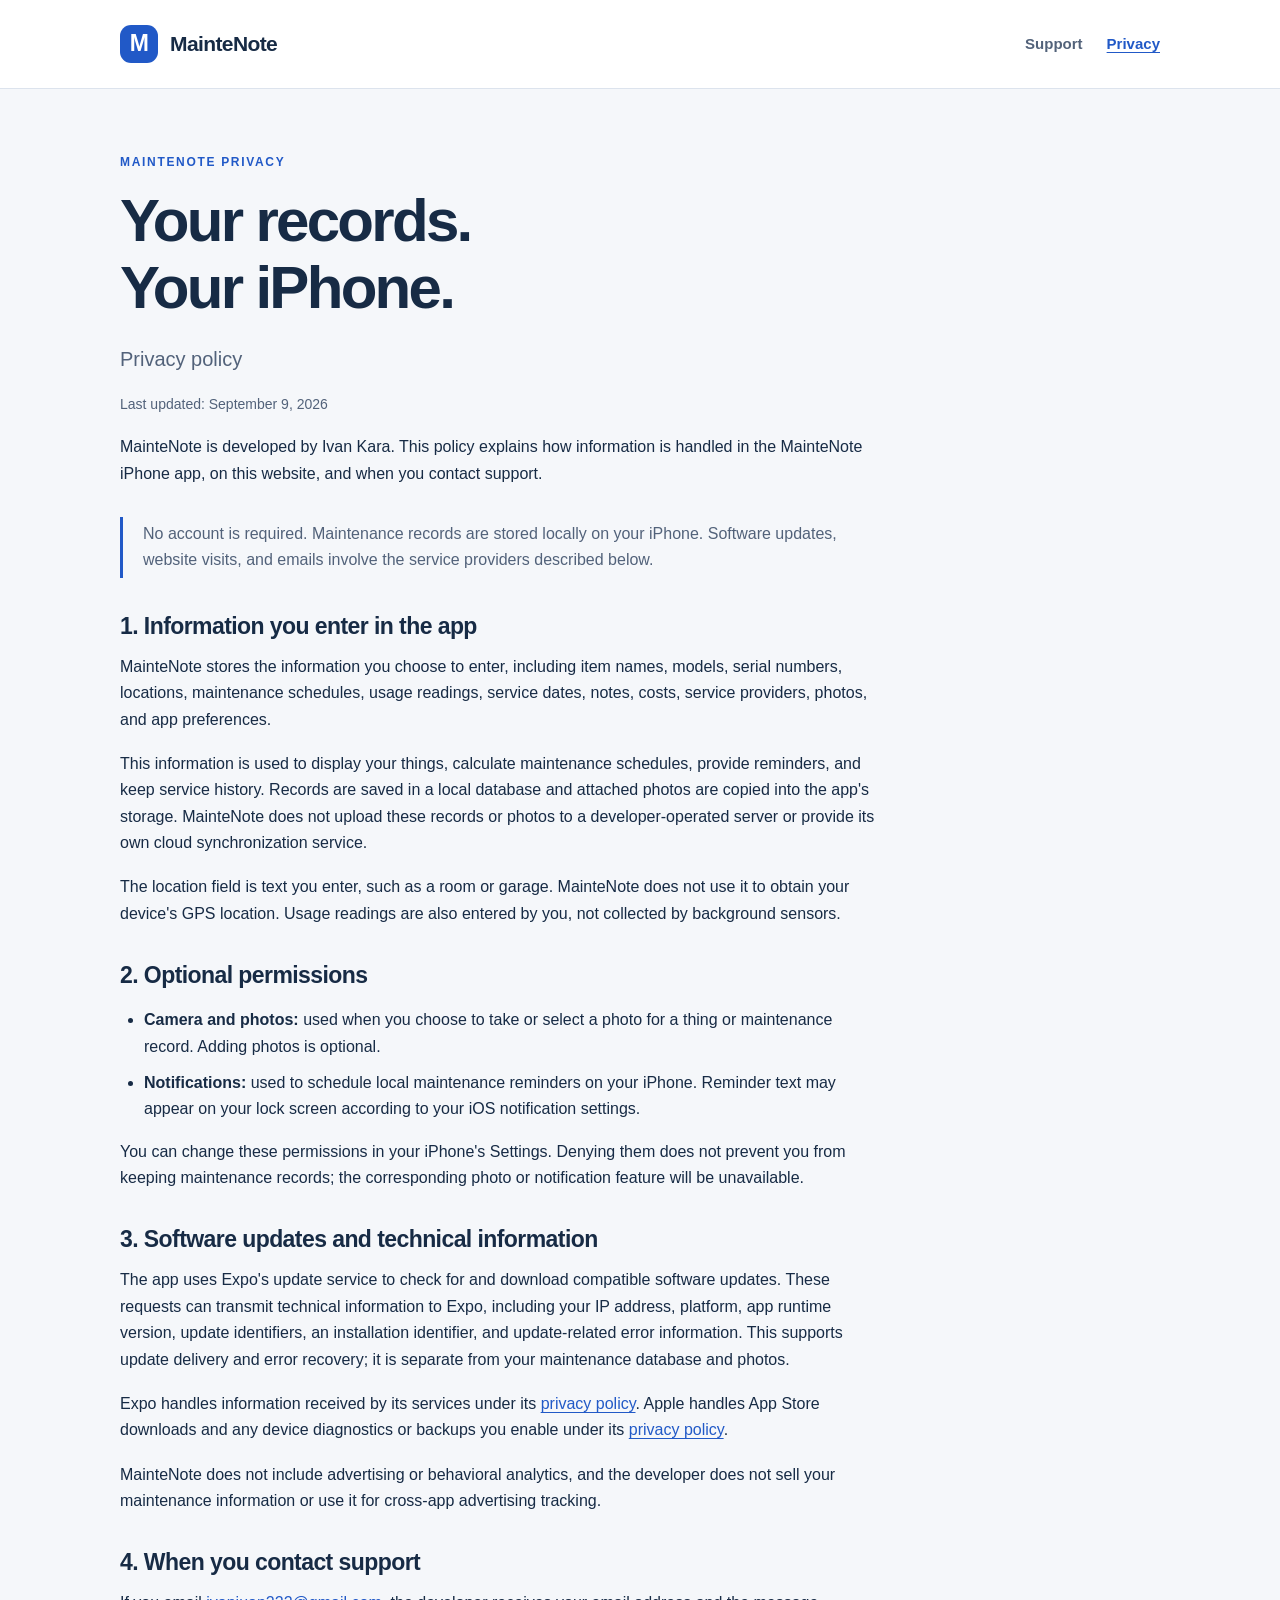
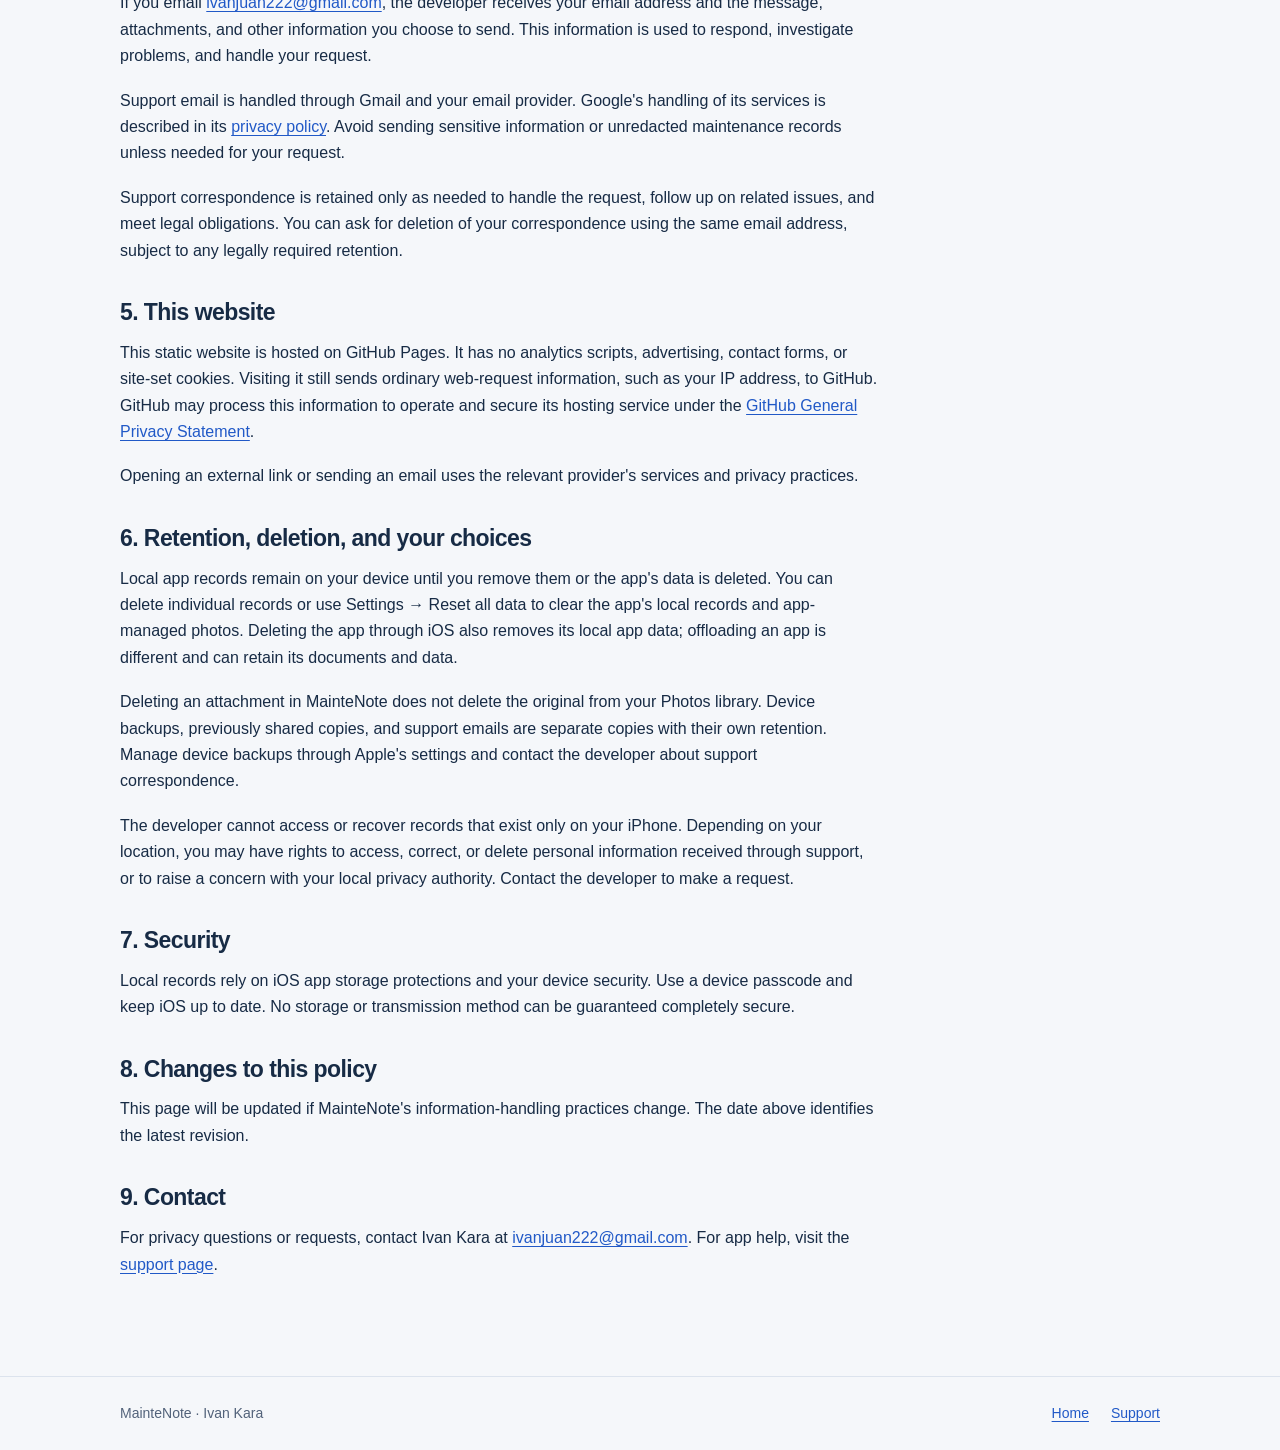
==== public/privacy/index.html @ a6821097 "Initial commit" ====
<!doctype html>
<html lang="en">
<head>
  <meta charset="utf-8">
  <meta name="viewport" content="width=device-width, initial-scale=1">
  <meta name="description" content="MainteNote's privacy policy: local maintenance records, optional permissions, software updates, and support communications.">
  <meta name="referrer" content="strict-origin-when-cross-origin">
  <title>Privacy Policy — MainteNote</title>
  <link rel="stylesheet" href="../styles.css">
</head>
<body>
  <a class="skip-link" href="#main">Skip to content</a>
  <header class="site-header">
    <div class="container header-inner">
      <a class="brand" href="../"><span class="brand-mark" aria-hidden="true">M</span>MainteNote</a>
      <nav aria-label="Main navigation"><a href="../support/">Support</a><a href="./" aria-current="page">Privacy</a></nav>
    </div>
  </header>
  <main id="main" class="container">
    <article class="prose">
      <p class="eyebrow">MainteNote privacy</p>
      <h1>Your records.<br>Your iPhone.</h1>
      <p class="lead">Privacy policy</p>
      <p class="meta">Last updated: <time datetime="2026-09-09">September 9, 2026</time></p>
      <p>MainteNote is developed by Ivan Kara. This policy explains how information is handled in the MainteNote iPhone app, on this website, and when you contact support.</p>
      <div class="notice"><p>No account is required. Maintenance records are stored locally on your iPhone. Software updates, website visits, and emails involve the service providers described below.</p></div>
      <section aria-labelledby="records">
        <h2 id="records">1. Information you enter in the app</h2>
        <p>MainteNote stores the information you choose to enter, including item names, models, serial numbers, locations, maintenance schedules, usage readings, service dates, notes, costs, service providers, photos, and app preferences.</p>
        <p>This information is used to display your things, calculate maintenance schedules, provide reminders, and keep service history. Records are saved in a local database and attached photos are copied into the app's storage. MainteNote does not upload these records or photos to a developer-operated server or provide its own cloud synchronization service.</p>
        <p>The location field is text you enter, such as a room or garage. MainteNote does not use it to obtain your device's GPS location. Usage readings are also entered by you, not collected by background sensors.</p>
      </section>
      <section aria-labelledby="permissions">
        <h2 id="permissions">2. Optional permissions</h2>
        <ul>
          <li><strong>Camera and photos:</strong> used when you choose to take or select a photo for a thing or maintenance record. Adding photos is optional.</li>
          <li><strong>Notifications:</strong> used to schedule local maintenance reminders on your iPhone. Reminder text may appear on your lock screen according to your iOS notification settings.</li>
        </ul>
        <p>You can change these permissions in your iPhone's Settings. Denying them does not prevent you from keeping maintenance records; the corresponding photo or notification feature will be unavailable.</p>
      </section>
      <section aria-labelledby="updates">
        <h2 id="updates">3. Software updates and technical information</h2>
        <p>The app uses Expo's update service to check for and download compatible software updates. These requests can transmit technical information to Expo, including your IP address, platform, app runtime version, update identifiers, an installation identifier, and update-related error information. This supports update delivery and error recovery; it is separate from your maintenance database and photos.</p>
        <p>Expo handles information received by its services under its <a href="https://expo.dev/privacy">privacy policy</a>. Apple handles App Store downloads and any device diagnostics or backups you enable under its <a href="https://www.apple.com/legal/privacy/">privacy policy</a>.</p>
        <p>MainteNote does not include advertising or behavioral analytics, and the developer does not sell your maintenance information or use it for cross-app advertising tracking.</p>
      </section>
      <section aria-labelledby="support">
        <h2 id="support">4. When you contact support</h2>
        <p>If you email <a href="mailto:ivanjuan222@gmail.com?subject=MainteNote%20privacy">ivanjuan222@gmail.com</a>, the developer receives your email address and the message, attachments, and other information you choose to send. This information is used to respond, investigate problems, and handle your request.</p>
        <p>Support email is handled through Gmail and your email provider. Google's handling of its services is described in its <a href="https://policies.google.com/privacy">privacy policy</a>. Avoid sending sensitive information or unredacted maintenance records unless needed for your request.</p>
        <p>Support correspondence is retained only as needed to handle the request, follow up on related issues, and meet legal obligations. You can ask for deletion of your correspondence using the same email address, subject to any legally required retention.</p>
      </section>
      <section aria-labelledby="website">
        <h2 id="website">5. This website</h2>
        <p>This static website is hosted on GitHub Pages. It has no analytics scripts, advertising, contact forms, or site-set cookies. Visiting it still sends ordinary web-request information, such as your IP address, to GitHub. GitHub may process this information to operate and secure its hosting service under the <a href="https://docs.github.com/en/site-policy/privacy-policies/github-general-privacy-statement">GitHub General Privacy Statement</a>.</p>
        <p>Opening an external link or sending an email uses the relevant provider's services and privacy practices.</p>
      </section>
      <section aria-labelledby="retention">
        <h2 id="retention">6. Retention, deletion, and your choices</h2>
        <p>Local app records remain on your device until you remove them or the app's data is deleted. You can delete individual records or use Settings → Reset all data to clear the app's local records and app-managed photos. Deleting the app through iOS also removes its local app data; offloading an app is different and can retain its documents and data.</p>
        <p>Deleting an attachment in MainteNote does not delete the original from your Photos library. Device backups, previously shared copies, and support emails are separate copies with their own retention. Manage device backups through Apple's settings and contact the developer about support correspondence.</p>
        <p>The developer cannot access or recover records that exist only on your iPhone. Depending on your location, you may have rights to access, correct, or delete personal information received through support, or to raise a concern with your local privacy authority. Contact the developer to make a request.</p>
      </section>
      <section aria-labelledby="security">
        <h2 id="security">7. Security</h2>
        <p>Local records rely on iOS app storage protections and your device security. Use a device passcode and keep iOS up to date. No storage or transmission method can be guaranteed completely secure.</p>
      </section>
      <section aria-labelledby="changes">
        <h2 id="changes">8. Changes to this policy</h2>
        <p>This page will be updated if MainteNote's information-handling practices change. The date above identifies the latest revision.</p>
      </section>
      <section aria-labelledby="contact">
        <h2 id="contact">9. Contact</h2>
        <p>For privacy questions or requests, contact Ivan Kara at <a href="mailto:ivanjuan222@gmail.com?subject=MainteNote%20privacy">ivanjuan222@gmail.com</a>. For app help, visit the <a href="../support/">support page</a>.</p>
      </section>
    </article>
  </main>
  <footer class="site-footer">
    <div class="container footer-inner"><span>MainteNote · Ivan Kara</span><div class="footer-links"><a href="../">Home</a><a href="../support/">Support</a></div></div>
  </footer>
</body>
</html>
---- public/styles.css ----
:root {
  color-scheme: light;
  font-family: -apple-system, BlinkMacSystemFont, "Segoe UI", sans-serif;
  color: #172b45;
  background: #f5f7fa;
  font-synthesis: none;
  line-height: 1.65;
  --muted: #52627a;
  --accent: #2159c7;
  --border: #dce3ed;
}

* { box-sizing: border-box; }
body { margin: 0; }
a { color: var(--accent); text-underline-offset: 0.2em; }
a:hover { text-decoration-thickness: 2px; }
a:focus-visible { outline: 3px solid var(--accent); outline-offset: 5px; border-radius: 3px; }
.container { width: min(100% - 48px, 1040px); margin-inline: auto; }
.skip-link { position: absolute; top: -100px; left: 24px; padding: 12px; background: white; z-index: 1; }
.skip-link:focus { top: 12px; }
.site-header { border-bottom: 1px solid var(--border); background: #fff; }
.header-inner { min-height: 88px; display: flex; justify-content: space-between; align-items: center; gap: 24px; }
.brand { display: inline-flex; align-items: center; gap: 12px; color: #172b45; text-decoration: none; font-size: 21px; font-weight: 750; letter-spacing: -0.6px; }
.brand-mark { display: grid; place-items: center; width: 38px; height: 38px; border-radius: 11px; color: #fff; background: var(--accent); font-size: 23px; }
nav { display: flex; gap: 24px; }
nav a { color: var(--muted); font-size: 15px; font-weight: 600; text-decoration: none; padding-block: 10px; }
nav a[aria-current="page"] { color: var(--accent); text-decoration: underline; }
main { padding-block: 64px 80px; min-height: calc(100vh - 190px); }
.eyebrow { margin: 0 0 14px; color: var(--accent); font-size: 12px; font-weight: 750; letter-spacing: 0.14em; text-transform: uppercase; }
h1 { max-width: 800px; margin: 0 0 22px; font-size: clamp(36px, 6vw, 60px); line-height: 1.12; letter-spacing: -0.045em; font-weight: 750; }
h2 { margin: 0 0 12px; font-size: 23px; line-height: 1.3; letter-spacing: -0.025em; }
h3 { font-size: 18px; margin: 28px 0 8px; }
p { margin: 0 0 18px; }
.lead { max-width: 660px; color: var(--muted); font-size: 20px; line-height: 1.6; }
.meta { color: var(--muted); font-size: 14px; }
.grid { display: grid; grid-template-columns: 1fr 1fr; gap: 24px; margin-top: 40px; }
.card { background: #fff; border: 1px solid var(--border); border-radius: 20px; padding: 32px; }
.card p { color: var(--muted); }
.card p:last-child { margin-bottom: 0; }
.card-number { display: block; color: var(--accent); font-size: 13px; font-weight: 700; margin-bottom: 24px; }
.button { display: inline-flex; justify-content: center; align-items: center; min-height: 48px; padding: 11px 20px; background: var(--accent); color: #fff; border-radius: 10px; text-decoration: none; font-weight: 650; }
.button:hover { background: #19469e; }
.contact { display: grid; grid-template-columns: 1.15fr 1fr; gap: 40px; align-items: start; margin-top: 36px; }
.contact a { overflow-wrap: anywhere; }
.contact-label { font-size: 13px; font-weight: 650; color: var(--muted); margin-bottom: 8px; }
.contact-email { font-size: 22px; font-weight: 650; }
.notice { border-left: 3px solid var(--accent); padding: 4px 0 4px 20px; color: var(--muted); margin-block: 30px; }
.notice p:last-child { margin-bottom: 0; }
.faq { margin-top: 48px; max-width: 800px; }
.faq section { padding-block: 26px; border-top: 1px solid var(--border); }
.faq h3 { margin-top: 0; }
.faq p:last-child { margin-bottom: 0; }
.prose { max-width: 760px; }
.prose section { margin-top: 34px; }
.prose li { margin-bottom: 10px; }
ul, ol { padding-left: 24px; }
.site-footer { border-top: 1px solid var(--border); }
.footer-inner { display: flex; flex-wrap: wrap; gap: 16px 28px; justify-content: space-between; padding-block: 25px; font-size: 14px; color: var(--muted); }
.footer-links { display: flex; flex-wrap: wrap; gap: 22px; }

@media (max-width: 640px) {
  .container { width: min(100% - 32px, 1040px); }
  .header-inner { min-height: 80px; gap: 12px; flex-wrap: wrap; padding-block: 16px; }
  .brand { font-size: 19px; }
  nav { gap: 18px; }
  main { padding-block: 40px 56px; }
  .lead { font-size: 18px; }
  .grid, .contact { grid-template-columns: 1fr; gap: 20px; }
  .card { padding: 24px; }
  .card-number { margin-bottom: 16px; }
  .contact-email { font-size: 19px; }
}
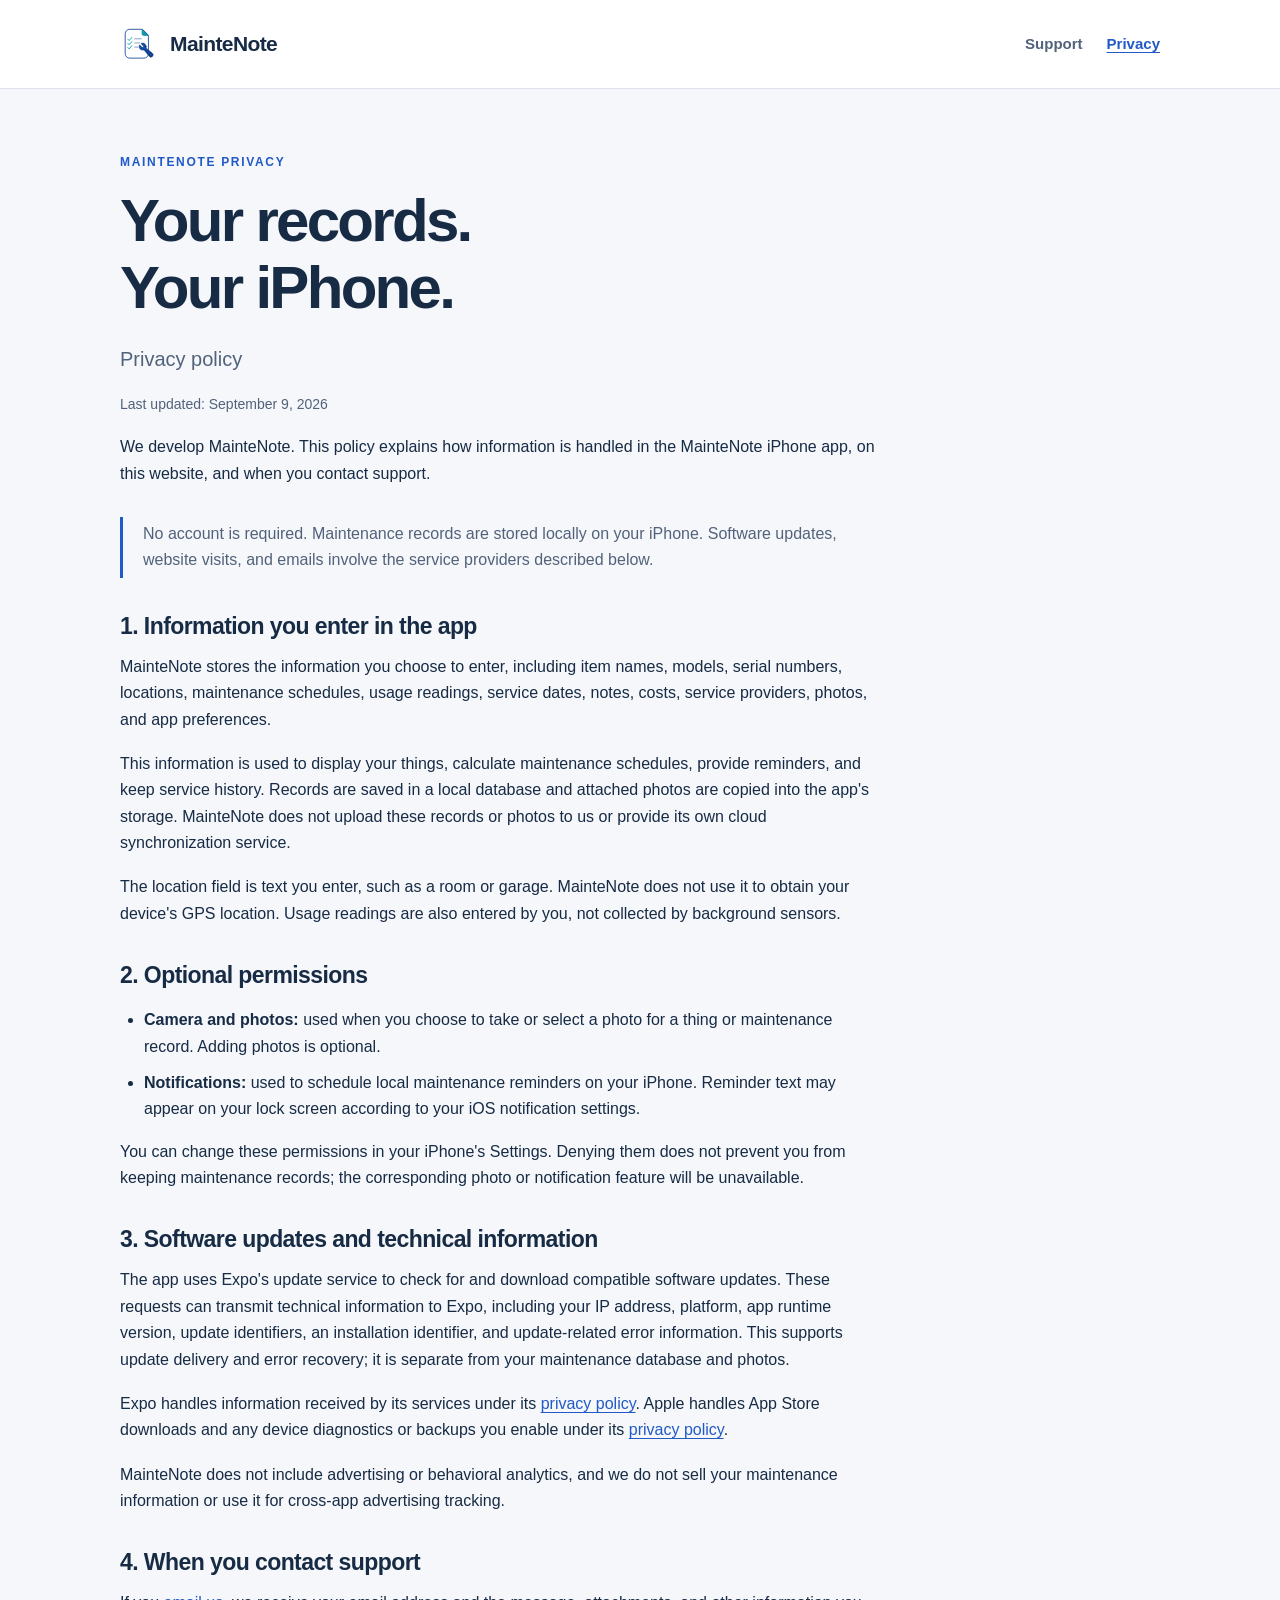
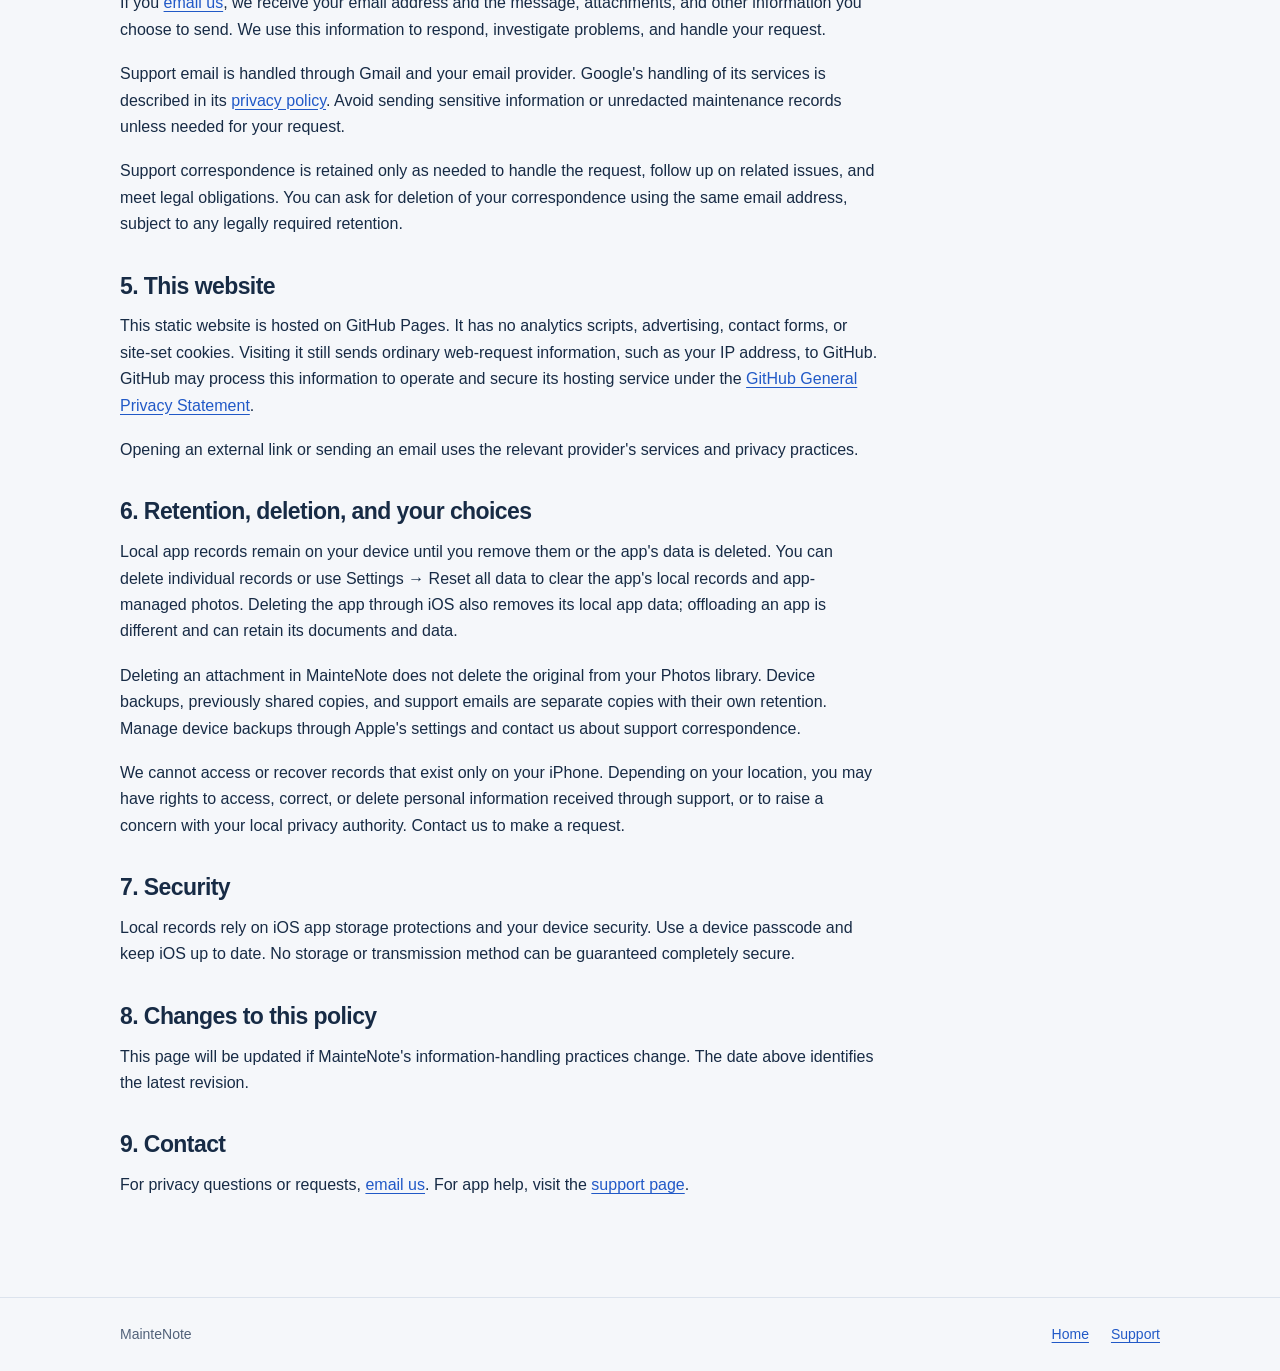
==== commit 294803de: "Better site" ====
--- a/public/privacy/index.html
+++ b/public/privacy/index.html
@@ -6,13 +6,16 @@
   <meta name="description" content="MainteNote's privacy policy: local maintenance records, optional permissions, software updates, and support communications.">
   <meta name="referrer" content="strict-origin-when-cross-origin">
   <title>Privacy Policy — MainteNote</title>
+  <link rel="icon" href="../maintenote-mark.svg" type="image/svg+xml">
+  <meta name="theme-color" content="#f5f7fa" media="(prefers-color-scheme: light)">
+  <meta name="theme-color" content="#0d1726" media="(prefers-color-scheme: dark)">
   <link rel="stylesheet" href="../styles.css">
 </head>
 <body>
   <a class="skip-link" href="#main">Skip to content</a>
   <header class="site-header">
     <div class="container header-inner">
-      <a class="brand" href="../"><span class="brand-mark" aria-hidden="true">M</span>MainteNote</a>
+      <a class="brand" href="../"><img class="brand-mark" src="../maintenote-mark.svg" alt="">MainteNote</a>
       <nav aria-label="Main navigation"><a href="../support/">Support</a><a href="./" aria-current="page">Privacy</a></nav>
     </div>
   </header>
@@ -22,12 +25,12 @@
       <h1>Your records.<br>Your iPhone.</h1>
       <p class="lead">Privacy policy</p>
       <p class="meta">Last updated: <time datetime="2026-09-09">September 9, 2026</time></p>
-      <p>MainteNote is developed by Ivan Kara. This policy explains how information is handled in the MainteNote iPhone app, on this website, and when you contact support.</p>
+      <p>We develop MainteNote. This policy explains how information is handled in the MainteNote iPhone app, on this website, and when you contact support.</p>
       <div class="notice"><p>No account is required. Maintenance records are stored locally on your iPhone. Software updates, website visits, and emails involve the service providers described below.</p></div>
       <section aria-labelledby="records">
         <h2 id="records">1. Information you enter in the app</h2>
         <p>MainteNote stores the information you choose to enter, including item names, models, serial numbers, locations, maintenance schedules, usage readings, service dates, notes, costs, service providers, photos, and app preferences.</p>
-        <p>This information is used to display your things, calculate maintenance schedules, provide reminders, and keep service history. Records are saved in a local database and attached photos are copied into the app's storage. MainteNote does not upload these records or photos to a developer-operated server or provide its own cloud synchronization service.</p>
+        <p>This information is used to display your things, calculate maintenance schedules, provide reminders, and keep service history. Records are saved in a local database and attached photos are copied into the app's storage. MainteNote does not upload these records or photos to us or provide its own cloud synchronization service.</p>
         <p>The location field is text you enter, such as a room or garage. MainteNote does not use it to obtain your device's GPS location. Usage readings are also entered by you, not collected by background sensors.</p>
       </section>
       <section aria-labelledby="permissions">
@@ -42,11 +45,11 @@
         <h2 id="updates">3. Software updates and technical information</h2>
         <p>The app uses Expo's update service to check for and download compatible software updates. These requests can transmit technical information to Expo, including your IP address, platform, app runtime version, update identifiers, an installation identifier, and update-related error information. This supports update delivery and error recovery; it is separate from your maintenance database and photos.</p>
         <p>Expo handles information received by its services under its <a href="https://expo.dev/privacy">privacy policy</a>. Apple handles App Store downloads and any device diagnostics or backups you enable under its <a href="https://www.apple.com/legal/privacy/">privacy policy</a>.</p>
-        <p>MainteNote does not include advertising or behavioral analytics, and the developer does not sell your maintenance information or use it for cross-app advertising tracking.</p>
+        <p>MainteNote does not include advertising or behavioral analytics, and we do not sell your maintenance information or use it for cross-app advertising tracking.</p>
       </section>
       <section aria-labelledby="support">
         <h2 id="support">4. When you contact support</h2>
-        <p>If you email <a href="mailto:ivanjuan222@gmail.com?subject=MainteNote%20privacy">ivanjuan222@gmail.com</a>, the developer receives your email address and the message, attachments, and other information you choose to send. This information is used to respond, investigate problems, and handle your request.</p>
+        <p>If you <a href="mailto:ivanjuan222@gmail.com?subject=MainteNote%20privacy">email us</a>, we receive your email address and the message, attachments, and other information you choose to send. We use this information to respond, investigate problems, and handle your request.</p>
         <p>Support email is handled through Gmail and your email provider. Google's handling of its services is described in its <a href="https://policies.google.com/privacy">privacy policy</a>. Avoid sending sensitive information or unredacted maintenance records unless needed for your request.</p>
         <p>Support correspondence is retained only as needed to handle the request, follow up on related issues, and meet legal obligations. You can ask for deletion of your correspondence using the same email address, subject to any legally required retention.</p>
       </section>
@@ -58,8 +61,8 @@
       <section aria-labelledby="retention">
         <h2 id="retention">6. Retention, deletion, and your choices</h2>
         <p>Local app records remain on your device until you remove them or the app's data is deleted. You can delete individual records or use Settings → Reset all data to clear the app's local records and app-managed photos. Deleting the app through iOS also removes its local app data; offloading an app is different and can retain its documents and data.</p>
-        <p>Deleting an attachment in MainteNote does not delete the original from your Photos library. Device backups, previously shared copies, and support emails are separate copies with their own retention. Manage device backups through Apple's settings and contact the developer about support correspondence.</p>
-        <p>The developer cannot access or recover records that exist only on your iPhone. Depending on your location, you may have rights to access, correct, or delete personal information received through support, or to raise a concern with your local privacy authority. Contact the developer to make a request.</p>
+        <p>Deleting an attachment in MainteNote does not delete the original from your Photos library. Device backups, previously shared copies, and support emails are separate copies with their own retention. Manage device backups through Apple's settings and contact us about support correspondence.</p>
+        <p>We cannot access or recover records that exist only on your iPhone. Depending on your location, you may have rights to access, correct, or delete personal information received through support, or to raise a concern with your local privacy authority. Contact us to make a request.</p>
       </section>
       <section aria-labelledby="security">
         <h2 id="security">7. Security</h2>
@@ -71,12 +74,12 @@
       </section>
       <section aria-labelledby="contact">
         <h2 id="contact">9. Contact</h2>
-        <p>For privacy questions or requests, contact Ivan Kara at <a href="mailto:ivanjuan222@gmail.com?subject=MainteNote%20privacy">ivanjuan222@gmail.com</a>. For app help, visit the <a href="../support/">support page</a>.</p>
+        <p>For privacy questions or requests, <a href="mailto:ivanjuan222@gmail.com?subject=MainteNote%20privacy">email us</a>. For app help, visit the <a href="../support/">support page</a>.</p>
       </section>
     </article>
   </main>
   <footer class="site-footer">
-    <div class="container footer-inner"><span>MainteNote · Ivan Kara</span><div class="footer-links"><a href="../">Home</a><a href="../support/">Support</a></div></div>
+    <div class="container footer-inner"><span>MainteNote</span><div class="footer-links"><a href="../">Home</a><a href="../support/">Support</a></div></div>
   </footer>
 </body>
 </html>
--- a/public/styles.css
+++ b/public/styles.css
@@ -1,12 +1,16 @@
 :root {
-  color-scheme: light;
+  color-scheme: light dark;
   font-family: -apple-system, BlinkMacSystemFont, "Segoe UI", sans-serif;
   color: #172b45;
   background: #f5f7fa;
   font-synthesis: none;
   line-height: 1.65;
+  --surface: #fff;
+  --text: #172b45;
   --muted: #52627a;
   --accent: #2159c7;
+  --accent-hover: #19469e;
+  --on-accent: #fff;
   --border: #dce3ed;
 }
 
@@ -16,12 +20,12 @@
 a:hover { text-decoration-thickness: 2px; }
 a:focus-visible { outline: 3px solid var(--accent); outline-offset: 5px; border-radius: 3px; }
 .container { width: min(100% - 48px, 1040px); margin-inline: auto; }
-.skip-link { position: absolute; top: -100px; left: 24px; padding: 12px; background: white; z-index: 1; }
+.skip-link { position: absolute; top: -100px; left: 24px; padding: 12px; background: var(--surface); z-index: 1; }
 .skip-link:focus { top: 12px; }
-.site-header { border-bottom: 1px solid var(--border); background: #fff; }
+.site-header { border-bottom: 1px solid var(--border); background: var(--surface); }
 .header-inner { min-height: 88px; display: flex; justify-content: space-between; align-items: center; gap: 24px; }
-.brand { display: inline-flex; align-items: center; gap: 12px; color: #172b45; text-decoration: none; font-size: 21px; font-weight: 750; letter-spacing: -0.6px; }
-.brand-mark { display: grid; place-items: center; width: 38px; height: 38px; border-radius: 11px; color: #fff; background: var(--accent); font-size: 23px; }
+.brand { display: inline-flex; align-items: center; gap: 12px; color: var(--text); text-decoration: none; font-size: 21px; font-weight: 750; letter-spacing: -0.6px; }
+.brand-mark { display: block; width: 38px; height: 38px; }
 nav { display: flex; gap: 24px; }
 nav a { color: var(--muted); font-size: 15px; font-weight: 600; text-decoration: none; padding-block: 10px; }
 nav a[aria-current="page"] { color: var(--accent); text-decoration: underline; }
@@ -34,16 +38,15 @@
 .lead { max-width: 660px; color: var(--muted); font-size: 20px; line-height: 1.6; }
 .meta { color: var(--muted); font-size: 14px; }
 .grid { display: grid; grid-template-columns: 1fr 1fr; gap: 24px; margin-top: 40px; }
-.card { background: #fff; border: 1px solid var(--border); border-radius: 20px; padding: 32px; }
+.card { background: var(--surface); border: 1px solid var(--border); border-radius: 20px; padding: 32px; }
 .card p { color: var(--muted); }
 .card p:last-child { margin-bottom: 0; }
 .card-number { display: block; color: var(--accent); font-size: 13px; font-weight: 700; margin-bottom: 24px; }
-.button { display: inline-flex; justify-content: center; align-items: center; min-height: 48px; padding: 11px 20px; background: var(--accent); color: #fff; border-radius: 10px; text-decoration: none; font-weight: 650; }
-.button:hover { background: #19469e; }
+.button { display: inline-flex; justify-content: center; align-items: center; min-height: 48px; padding: 11px 20px; background: var(--accent); color: var(--on-accent); border-radius: 10px; text-decoration: none; font-weight: 650; }
+.button:hover { background: var(--accent-hover); }
 .contact { display: grid; grid-template-columns: 1.15fr 1fr; gap: 40px; align-items: start; margin-top: 36px; }
 .contact a { overflow-wrap: anywhere; }
 .contact-label { font-size: 13px; font-weight: 650; color: var(--muted); margin-bottom: 8px; }
-.contact-email { font-size: 22px; font-weight: 650; }
 .notice { border-left: 3px solid var(--accent); padding: 4px 0 4px 20px; color: var(--muted); margin-block: 30px; }
 .notice p:last-child { margin-bottom: 0; }
 .faq { margin-top: 48px; max-width: 800px; }
@@ -58,6 +61,20 @@
 .footer-inner { display: flex; flex-wrap: wrap; gap: 16px 28px; justify-content: space-between; padding-block: 25px; font-size: 14px; color: var(--muted); }
 .footer-links { display: flex; flex-wrap: wrap; gap: 22px; }
 
+@media (prefers-color-scheme: dark) {
+  :root {
+    color: #e8eef7;
+    background: #0d1726;
+    --surface: #141f30;
+    --text: #e8eef7;
+    --muted: #aab7c8;
+    --accent: #7da8ff;
+    --accent-hover: #9bbcff;
+    --on-accent: #08162b;
+    --border: #2a394e;
+  }
+}
+
 @media (max-width: 640px) {
   .container { width: min(100% - 32px, 1040px); }
   .header-inner { min-height: 80px; gap: 12px; flex-wrap: wrap; padding-block: 16px; }
@@ -68,5 +85,4 @@
   .grid, .contact { grid-template-columns: 1fr; gap: 20px; }
   .card { padding: 24px; }
   .card-number { margin-bottom: 16px; }
-  .contact-email { font-size: 19px; }
 }
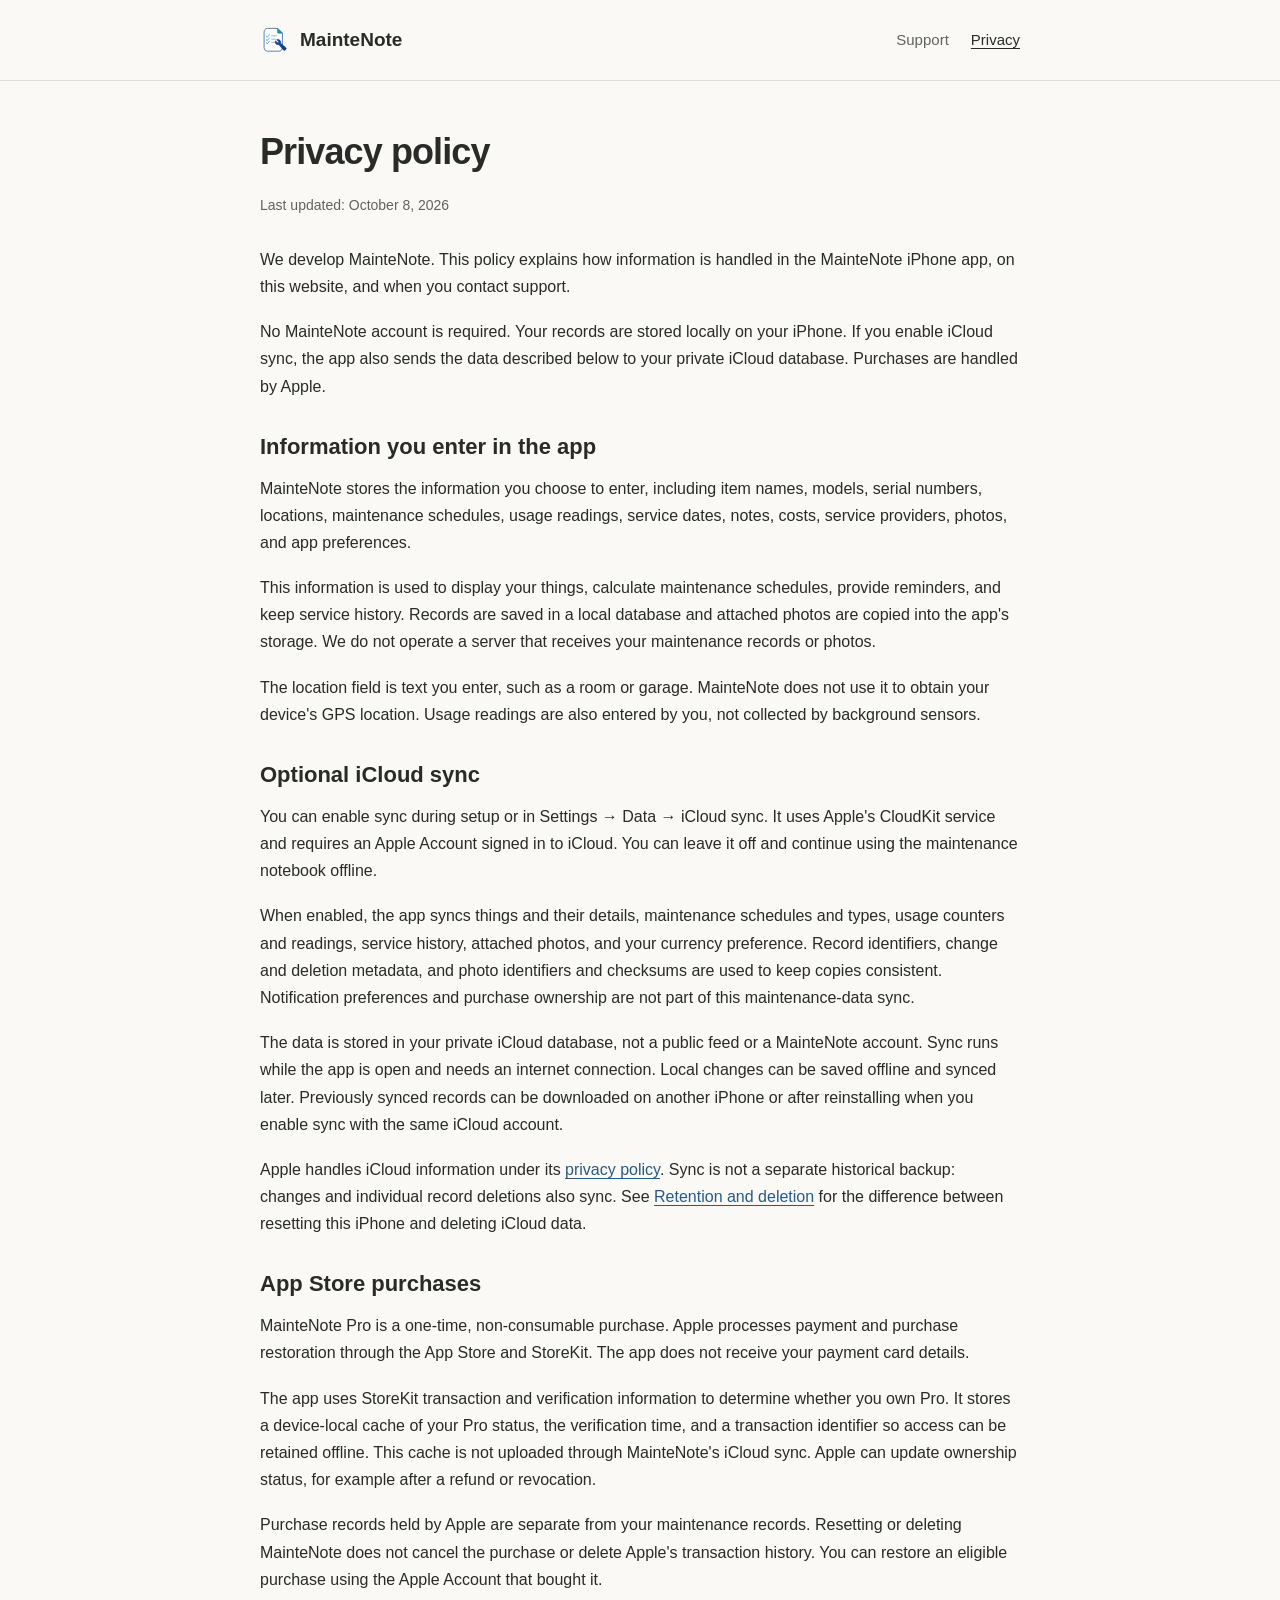
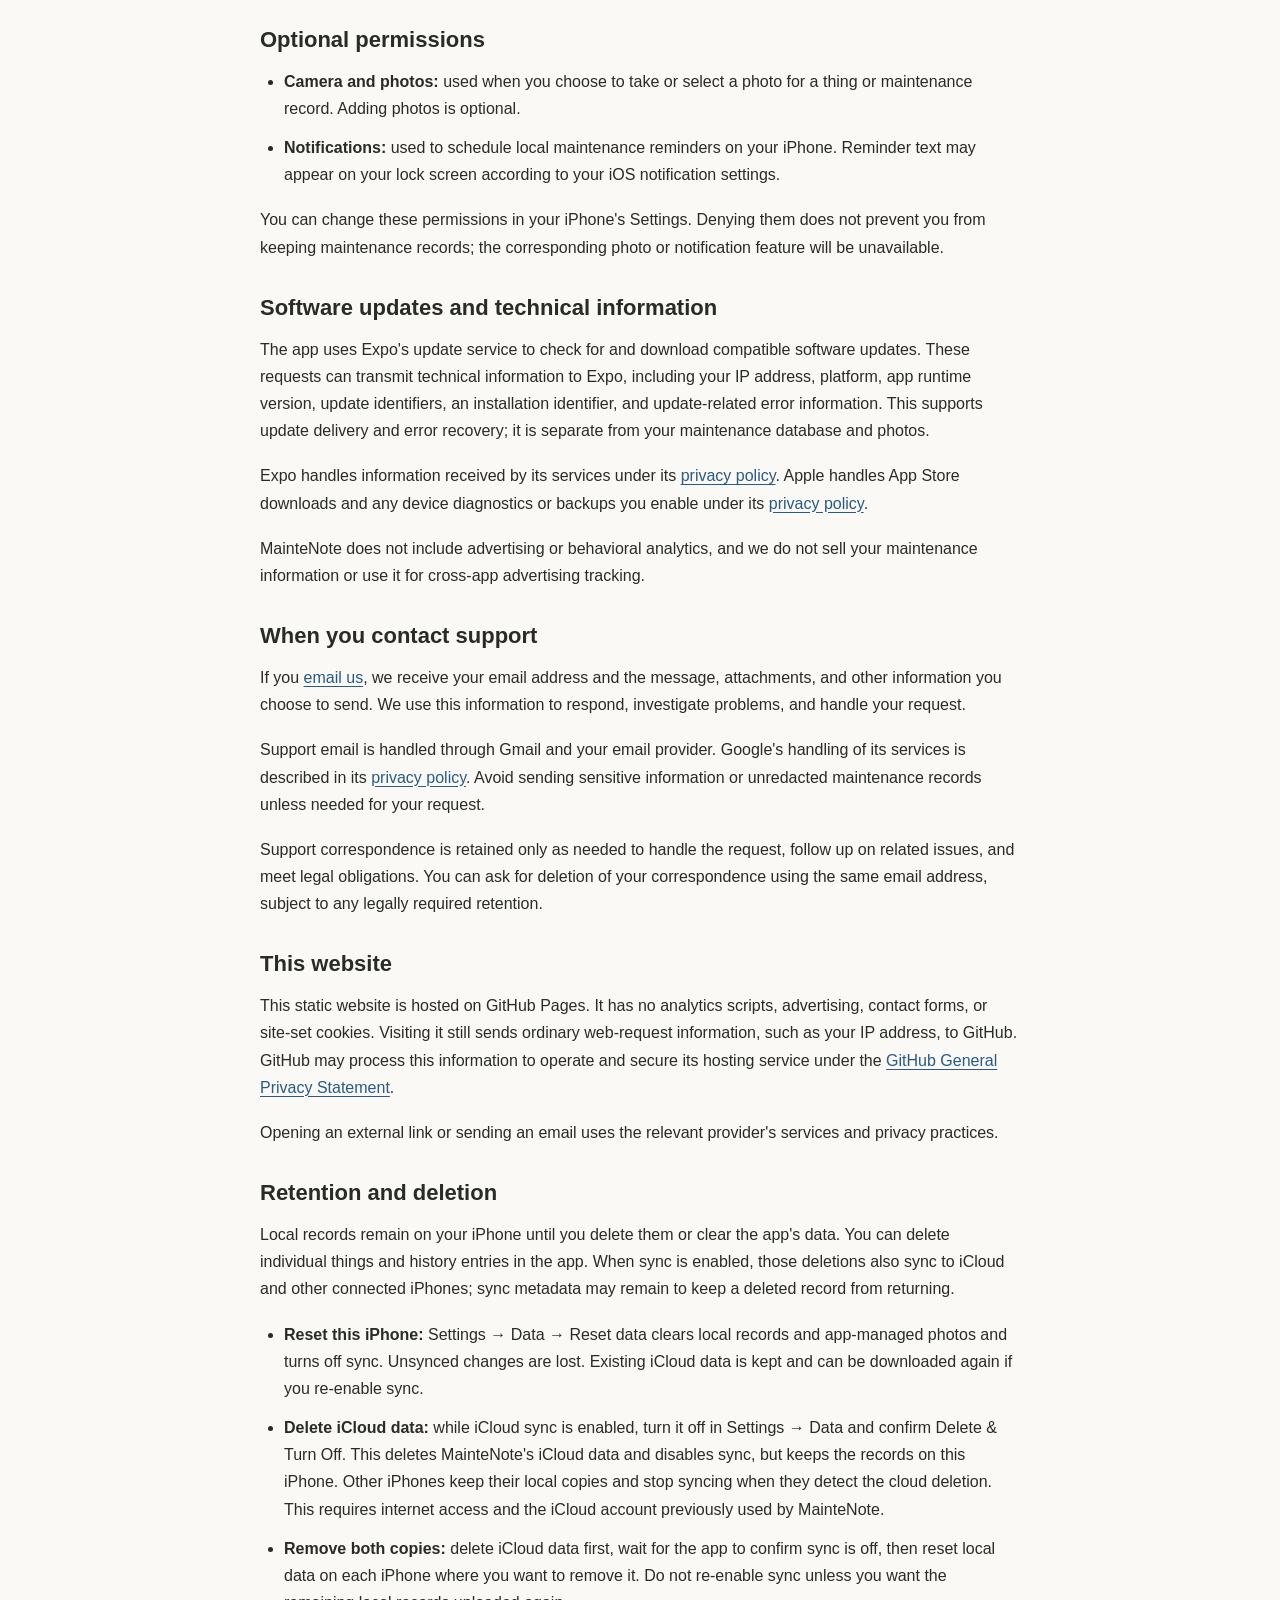
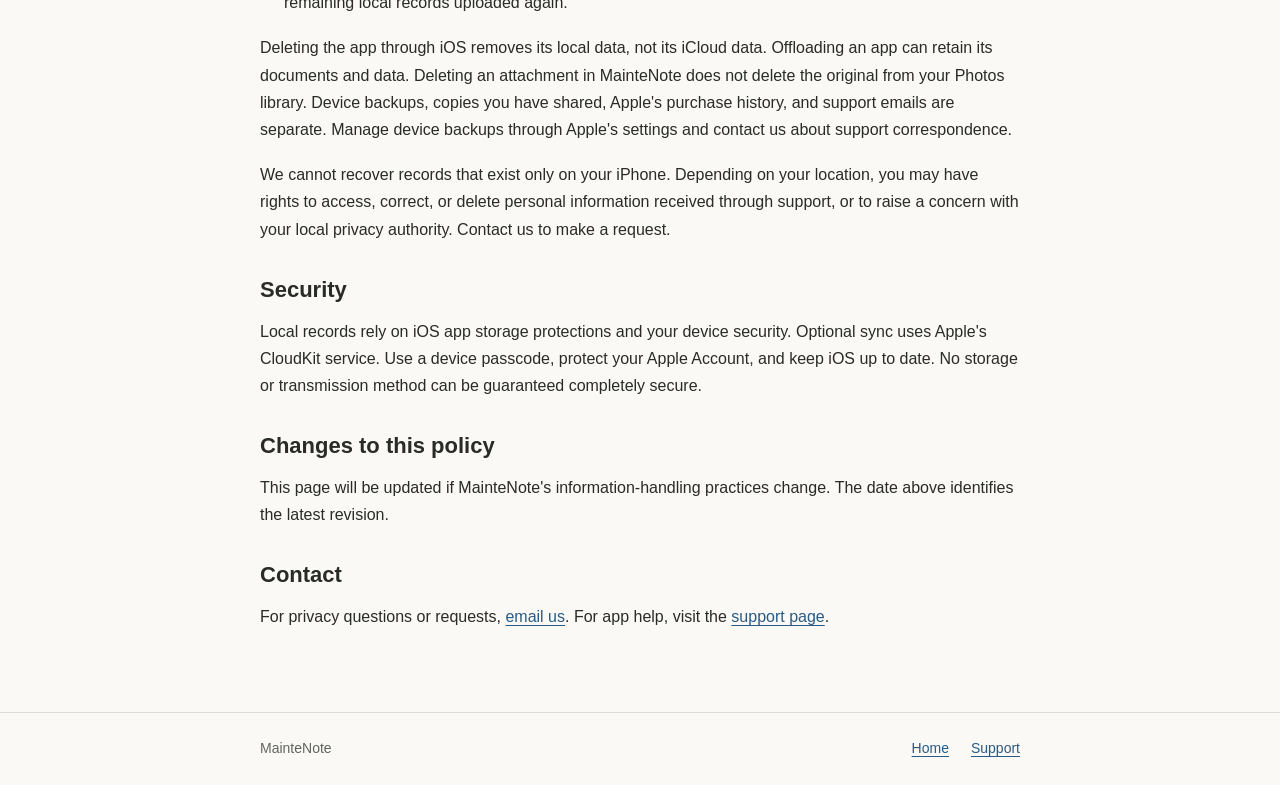
==== commit d3cda2d5: "Update" ====
--- a/public/privacy/index.html
+++ b/public/privacy/index.html
@@ -3,12 +3,12 @@
 <head>
   <meta charset="utf-8">
   <meta name="viewport" content="width=device-width, initial-scale=1">
-  <meta name="description" content="MainteNote's privacy policy: local maintenance records, optional permissions, software updates, and support communications.">
+  <meta name="description" content="How MainteNote handles local records, optional iCloud sync, App Store purchases, permissions, and data deletion.">
   <meta name="referrer" content="strict-origin-when-cross-origin">
   <title>Privacy Policy — MainteNote</title>
   <link rel="icon" href="../maintenote-mark.svg" type="image/svg+xml">
-  <meta name="theme-color" content="#f5f7fa" media="(prefers-color-scheme: light)">
-  <meta name="theme-color" content="#0d1726" media="(prefers-color-scheme: dark)">
+  <meta name="theme-color" content="#faf9f6" media="(prefers-color-scheme: light)">
+  <meta name="theme-color" content="#191a18" media="(prefers-color-scheme: dark)">
   <link rel="stylesheet" href="../styles.css">
 </head>
 <body>
@@ -21,20 +21,31 @@
   </header>
   <main id="main" class="container">
     <article class="prose">
-      <p class="eyebrow">MainteNote privacy</p>
-      <h1>Your records.<br>Your iPhone.</h1>
-      <p class="lead">Privacy policy</p>
-      <p class="meta">Last updated: <time datetime="2026-09-09">September 9, 2026</time></p>
+      <h1>Privacy policy</h1>
+      <p class="meta">Last updated: <time datetime="2026-10-08">October 8, 2026</time></p>
       <p>We develop MainteNote. This policy explains how information is handled in the MainteNote iPhone app, on this website, and when you contact support.</p>
-      <div class="notice"><p>No account is required. Maintenance records are stored locally on your iPhone. Software updates, website visits, and emails involve the service providers described below.</p></div>
+      <p>No MainteNote account is required. Your records are stored locally on your iPhone. If you enable iCloud sync, the app also sends the data described below to your private iCloud database. Purchases are handled by Apple.</p>
       <section aria-labelledby="records">
-        <h2 id="records">1. Information you enter in the app</h2>
+        <h2 id="records">Information you enter in the app</h2>
         <p>MainteNote stores the information you choose to enter, including item names, models, serial numbers, locations, maintenance schedules, usage readings, service dates, notes, costs, service providers, photos, and app preferences.</p>
-        <p>This information is used to display your things, calculate maintenance schedules, provide reminders, and keep service history. Records are saved in a local database and attached photos are copied into the app's storage. MainteNote does not upload these records or photos to us or provide its own cloud synchronization service.</p>
+        <p>This information is used to display your things, calculate maintenance schedules, provide reminders, and keep service history. Records are saved in a local database and attached photos are copied into the app's storage. We do not operate a server that receives your maintenance records or photos.</p>
         <p>The location field is text you enter, such as a room or garage. MainteNote does not use it to obtain your device's GPS location. Usage readings are also entered by you, not collected by background sensors.</p>
       </section>
+      <section aria-labelledby="icloud">
+        <h2 id="icloud">Optional iCloud sync</h2>
+        <p>You can enable sync during setup or in Settings → Data → iCloud sync. It uses Apple's CloudKit service and requires an Apple Account signed in to iCloud. You can leave it off and continue using the maintenance notebook offline.</p>
+        <p>When enabled, the app syncs things and their details, maintenance schedules and types, usage counters and readings, service history, attached photos, and your currency preference. Record identifiers, change and deletion metadata, and photo identifiers and checksums are used to keep copies consistent. Notification preferences and purchase ownership are not part of this maintenance-data sync.</p>
+        <p>The data is stored in your private iCloud database, not a public feed or a MainteNote account. Sync runs while the app is open and needs an internet connection. Local changes can be saved offline and synced later. Previously synced records can be downloaded on another iPhone or after reinstalling when you enable sync with the same iCloud account.</p>
+        <p>Apple handles iCloud information under its <a href="https://www.apple.com/legal/privacy/">privacy policy</a>. Sync is not a separate historical backup: changes and individual record deletions also sync. See <a href="#retention">Retention and deletion</a> for the difference between resetting this iPhone and deleting iCloud data.</p>
+      </section>
+      <section aria-labelledby="purchases">
+        <h2 id="purchases">App Store purchases</h2>
+        <p>MainteNote Pro is a one-time, non-consumable purchase. Apple processes payment and purchase restoration through the App Store and StoreKit. The app does not receive your payment card details.</p>
+        <p>The app uses StoreKit transaction and verification information to determine whether you own Pro. It stores a device-local cache of your Pro status, the verification time, and a transaction identifier so access can be retained offline. This cache is not uploaded through MainteNote's iCloud sync. Apple can update ownership status, for example after a refund or revocation.</p>
+        <p>Purchase records held by Apple are separate from your maintenance records. Resetting or deleting MainteNote does not cancel the purchase or delete Apple's transaction history. You can restore an eligible purchase using the Apple Account that bought it.</p>
+      </section>
       <section aria-labelledby="permissions">
-        <h2 id="permissions">2. Optional permissions</h2>
+        <h2 id="permissions">Optional permissions</h2>
         <ul>
           <li><strong>Camera and photos:</strong> used when you choose to take or select a photo for a thing or maintenance record. Adding photos is optional.</li>
           <li><strong>Notifications:</strong> used to schedule local maintenance reminders on your iPhone. Reminder text may appear on your lock screen according to your iOS notification settings.</li>
@@ -42,38 +53,43 @@
         <p>You can change these permissions in your iPhone's Settings. Denying them does not prevent you from keeping maintenance records; the corresponding photo or notification feature will be unavailable.</p>
       </section>
       <section aria-labelledby="updates">
-        <h2 id="updates">3. Software updates and technical information</h2>
+        <h2 id="updates">Software updates and technical information</h2>
         <p>The app uses Expo's update service to check for and download compatible software updates. These requests can transmit technical information to Expo, including your IP address, platform, app runtime version, update identifiers, an installation identifier, and update-related error information. This supports update delivery and error recovery; it is separate from your maintenance database and photos.</p>
         <p>Expo handles information received by its services under its <a href="https://expo.dev/privacy">privacy policy</a>. Apple handles App Store downloads and any device diagnostics or backups you enable under its <a href="https://www.apple.com/legal/privacy/">privacy policy</a>.</p>
         <p>MainteNote does not include advertising or behavioral analytics, and we do not sell your maintenance information or use it for cross-app advertising tracking.</p>
       </section>
       <section aria-labelledby="support">
-        <h2 id="support">4. When you contact support</h2>
+        <h2 id="support">When you contact support</h2>
         <p>If you <a href="mailto:ivanjuan222@gmail.com?subject=MainteNote%20privacy">email us</a>, we receive your email address and the message, attachments, and other information you choose to send. We use this information to respond, investigate problems, and handle your request.</p>
         <p>Support email is handled through Gmail and your email provider. Google's handling of its services is described in its <a href="https://policies.google.com/privacy">privacy policy</a>. Avoid sending sensitive information or unredacted maintenance records unless needed for your request.</p>
         <p>Support correspondence is retained only as needed to handle the request, follow up on related issues, and meet legal obligations. You can ask for deletion of your correspondence using the same email address, subject to any legally required retention.</p>
       </section>
       <section aria-labelledby="website">
-        <h2 id="website">5. This website</h2>
+        <h2 id="website">This website</h2>
         <p>This static website is hosted on GitHub Pages. It has no analytics scripts, advertising, contact forms, or site-set cookies. Visiting it still sends ordinary web-request information, such as your IP address, to GitHub. GitHub may process this information to operate and secure its hosting service under the <a href="https://docs.github.com/en/site-policy/privacy-policies/github-general-privacy-statement">GitHub General Privacy Statement</a>.</p>
         <p>Opening an external link or sending an email uses the relevant provider's services and privacy practices.</p>
       </section>
       <section aria-labelledby="retention">
-        <h2 id="retention">6. Retention, deletion, and your choices</h2>
-        <p>Local app records remain on your device until you remove them or the app's data is deleted. You can delete individual records or use Settings → Reset all data to clear the app's local records and app-managed photos. Deleting the app through iOS also removes its local app data; offloading an app is different and can retain its documents and data.</p>
-        <p>Deleting an attachment in MainteNote does not delete the original from your Photos library. Device backups, previously shared copies, and support emails are separate copies with their own retention. Manage device backups through Apple's settings and contact us about support correspondence.</p>
-        <p>We cannot access or recover records that exist only on your iPhone. Depending on your location, you may have rights to access, correct, or delete personal information received through support, or to raise a concern with your local privacy authority. Contact us to make a request.</p>
+        <h2 id="retention">Retention and deletion</h2>
+        <p>Local records remain on your iPhone until you delete them or clear the app's data. You can delete individual things and history entries in the app. When sync is enabled, those deletions also sync to iCloud and other connected iPhones; sync metadata may remain to keep a deleted record from returning.</p>
+        <ul>
+          <li><strong>Reset this iPhone:</strong> Settings → Data → Reset data clears local records and app-managed photos and turns off sync. Unsynced changes are lost. Existing iCloud data is kept and can be downloaded again if you re-enable sync.</li>
+          <li><strong>Delete iCloud data:</strong> while iCloud sync is enabled, turn it off in Settings → Data and confirm Delete &amp; Turn Off. This deletes MainteNote's iCloud data and disables sync, but keeps the records on this iPhone. Other iPhones keep their local copies and stop syncing when they detect the cloud deletion. This requires internet access and the iCloud account previously used by MainteNote.</li>
+          <li><strong>Remove both copies:</strong> delete iCloud data first, wait for the app to confirm sync is off, then reset local data on each iPhone where you want to remove it. Do not re-enable sync unless you want the remaining local records uploaded again.</li>
+        </ul>
+        <p>Deleting the app through iOS removes its local data, not its iCloud data. Offloading an app can retain its documents and data. Deleting an attachment in MainteNote does not delete the original from your Photos library. Device backups, copies you have shared, Apple's purchase history, and support emails are separate. Manage device backups through Apple's settings and contact us about support correspondence.</p>
+        <p>We cannot recover records that exist only on your iPhone. Depending on your location, you may have rights to access, correct, or delete personal information received through support, or to raise a concern with your local privacy authority. Contact us to make a request.</p>
       </section>
       <section aria-labelledby="security">
-        <h2 id="security">7. Security</h2>
-        <p>Local records rely on iOS app storage protections and your device security. Use a device passcode and keep iOS up to date. No storage or transmission method can be guaranteed completely secure.</p>
+        <h2 id="security">Security</h2>
+        <p>Local records rely on iOS app storage protections and your device security. Optional sync uses Apple's CloudKit service. Use a device passcode, protect your Apple Account, and keep iOS up to date. No storage or transmission method can be guaranteed completely secure.</p>
       </section>
       <section aria-labelledby="changes">
-        <h2 id="changes">8. Changes to this policy</h2>
+        <h2 id="changes">Changes to this policy</h2>
         <p>This page will be updated if MainteNote's information-handling practices change. The date above identifies the latest revision.</p>
       </section>
       <section aria-labelledby="contact">
-        <h2 id="contact">9. Contact</h2>
+        <h2 id="contact">Contact</h2>
         <p>For privacy questions or requests, <a href="mailto:ivanjuan222@gmail.com?subject=MainteNote%20privacy">email us</a>. For app help, visit the <a href="../support/">support page</a>.</p>
       </section>
     </article>
--- a/public/styles.css
+++ b/public/styles.css
@@ -1,88 +1,69 @@
 :root {
   color-scheme: light dark;
   font-family: -apple-system, BlinkMacSystemFont, "Segoe UI", sans-serif;
-  color: #172b45;
-  background: #f5f7fa;
   font-synthesis: none;
-  line-height: 1.65;
-  --surface: #fff;
-  --text: #172b45;
-  --muted: #52627a;
-  --accent: #2159c7;
-  --accent-hover: #19469e;
-  --on-accent: #fff;
-  --border: #dce3ed;
+  line-height: 1.7;
+  --background: #faf9f6;
+  --text: #292b28;
+  --muted: #61645e;
+  --accent: #285a83;
+  --border: #dcded7;
+  color: var(--text);
+  background: var(--background);
 }
 
 * { box-sizing: border-box; }
 body { margin: 0; }
-a { color: var(--accent); text-underline-offset: 0.2em; }
+a { color: var(--accent); text-underline-offset: 0.2em; overflow-wrap: anywhere; }
 a:hover { text-decoration-thickness: 2px; }
-a:focus-visible { outline: 3px solid var(--accent); outline-offset: 5px; border-radius: 3px; }
-.container { width: min(100% - 48px, 1040px); margin-inline: auto; }
-.skip-link { position: absolute; top: -100px; left: 24px; padding: 12px; background: var(--surface); z-index: 1; }
+a:focus-visible { outline: 2px solid var(--accent); outline-offset: 5px; }
+.container { width: min(100% - 48px, 760px); margin-inline: auto; }
+.skip-link { position: absolute; top: -100px; left: 24px; padding: 12px; background: var(--background); z-index: 1; }
 .skip-link:focus { top: 12px; }
-.site-header { border-bottom: 1px solid var(--border); background: var(--surface); }
-.header-inner { min-height: 88px; display: flex; justify-content: space-between; align-items: center; gap: 24px; }
-.brand { display: inline-flex; align-items: center; gap: 12px; color: var(--text); text-decoration: none; font-size: 21px; font-weight: 750; letter-spacing: -0.6px; }
-.brand-mark { display: block; width: 38px; height: 38px; }
-nav { display: flex; gap: 24px; }
-nav a { color: var(--muted); font-size: 15px; font-weight: 600; text-decoration: none; padding-block: 10px; }
-nav a[aria-current="page"] { color: var(--accent); text-decoration: underline; }
-main { padding-block: 64px 80px; min-height: calc(100vh - 190px); }
-.eyebrow { margin: 0 0 14px; color: var(--accent); font-size: 12px; font-weight: 750; letter-spacing: 0.14em; text-transform: uppercase; }
-h1 { max-width: 800px; margin: 0 0 22px; font-size: clamp(36px, 6vw, 60px); line-height: 1.12; letter-spacing: -0.045em; font-weight: 750; }
-h2 { margin: 0 0 12px; font-size: 23px; line-height: 1.3; letter-spacing: -0.025em; }
-h3 { font-size: 18px; margin: 28px 0 8px; }
+.site-header { border-bottom: 1px solid var(--border); }
+.header-inner { min-height: 80px; display: flex; justify-content: space-between; align-items: center; gap: 24px; }
+.brand { display: inline-flex; align-items: center; gap: 10px; color: var(--text); text-decoration: none; font-size: 19px; font-weight: 650; }
+.brand-mark { display: block; width: 30px; height: 30px; }
+nav { display: flex; gap: 22px; }
+nav a { display: inline-block; color: var(--muted); font-size: 15px; text-decoration: none; padding-block: 12px; }
+nav a[aria-current="page"] { color: var(--text); text-decoration: underline; }
+main { padding-block: 48px 64px; min-height: calc(100vh - 158px); }
+h1 { margin: 0 0 20px; font-size: clamp(28px, 4vw, 36px); line-height: 1.25; font-weight: 650; letter-spacing: -0.025em; }
+h2 { margin: 0 0 12px; font-size: 22px; line-height: 1.4; font-weight: 650; }
+h3 { margin: 0 0 10px; font-size: 18px; line-height: 1.5; font-weight: 650; }
 p { margin: 0 0 18px; }
-.lead { max-width: 660px; color: var(--muted); font-size: 20px; line-height: 1.6; }
-.meta { color: var(--muted); font-size: 14px; }
-.grid { display: grid; grid-template-columns: 1fr 1fr; gap: 24px; margin-top: 40px; }
-.card { background: var(--surface); border: 1px solid var(--border); border-radius: 20px; padding: 32px; }
-.card p { color: var(--muted); }
-.card p:last-child { margin-bottom: 0; }
-.card-number { display: block; color: var(--accent); font-size: 13px; font-weight: 700; margin-bottom: 24px; }
-.button { display: inline-flex; justify-content: center; align-items: center; min-height: 48px; padding: 11px 20px; background: var(--accent); color: var(--on-accent); border-radius: 10px; text-decoration: none; font-weight: 650; }
-.button:hover { background: var(--accent-hover); }
-.contact { display: grid; grid-template-columns: 1.15fr 1fr; gap: 40px; align-items: start; margin-top: 36px; }
-.contact a { overflow-wrap: anywhere; }
-.contact-label { font-size: 13px; font-weight: 650; color: var(--muted); margin-bottom: 8px; }
-.notice { border-left: 3px solid var(--accent); padding: 4px 0 4px 20px; color: var(--muted); margin-block: 30px; }
-.notice p:last-child { margin-bottom: 0; }
-.faq { margin-top: 48px; max-width: 800px; }
-.faq section { padding-block: 26px; border-top: 1px solid var(--border); }
-.faq h3 { margin-top: 0; }
+.lead { font-size: 18px; }
+.meta { color: var(--muted); font-size: 14px; margin-bottom: 28px; }
+.home-section { margin-top: 32px; }
+.page-links { list-style: none; padding: 0; }
+.page-links li { margin-bottom: 12px; }
+.faq { margin-top: 40px; }
+.faq > h2 { margin-bottom: 20px; }
+.faq section { padding-block: 24px; border-top: 1px solid var(--border); }
 .faq p:last-child { margin-bottom: 0; }
-.prose { max-width: 760px; }
-.prose section { margin-top: 34px; }
-.prose li { margin-bottom: 10px; }
-ul, ol { padding-left: 24px; }
+.prose section { margin-top: 32px; }
+ul, ol { padding-left: 24px; margin-block: 0 18px; }
+li { margin-bottom: 12px; }
+section[id], h2[id] { scroll-margin-top: 24px; }
 .site-footer { border-top: 1px solid var(--border); }
-.footer-inner { display: flex; flex-wrap: wrap; gap: 16px 28px; justify-content: space-between; padding-block: 25px; font-size: 14px; color: var(--muted); }
+.footer-inner { display: flex; flex-wrap: wrap; gap: 12px 24px; justify-content: space-between; padding-block: 24px; font-size: 14px; color: var(--muted); }
 .footer-links { display: flex; flex-wrap: wrap; gap: 22px; }
 
 @media (prefers-color-scheme: dark) {
   :root {
-    color: #e8eef7;
-    background: #0d1726;
-    --surface: #141f30;
-    --text: #e8eef7;
-    --muted: #aab7c8;
-    --accent: #7da8ff;
-    --accent-hover: #9bbcff;
-    --on-accent: #08162b;
-    --border: #2a394e;
+    --background: #191a18;
+    --text: #e6e7e1;
+    --muted: #a9ada2;
+    --accent: #9dc6e5;
+    --border: #3b3e37;
   }
 }
 
-@media (max-width: 640px) {
-  .container { width: min(100% - 32px, 1040px); }
-  .header-inner { min-height: 80px; gap: 12px; flex-wrap: wrap; padding-block: 16px; }
-  .brand { font-size: 19px; }
+@media (max-width: 480px) {
+  .container { width: calc(100% - 36px); }
+  .header-inner { min-height: 72px; gap: 8px 16px; flex-wrap: wrap; padding-block: 10px; }
+  .brand { font-size: 18px; }
   nav { gap: 18px; }
-  main { padding-block: 40px 56px; }
-  .lead { font-size: 18px; }
-  .grid, .contact { grid-template-columns: 1fr; gap: 20px; }
-  .card { padding: 24px; }
-  .card-number { margin-bottom: 16px; }
+  main { padding-block: 32px 48px; }
+  .lead { font-size: 17px; }
 }
